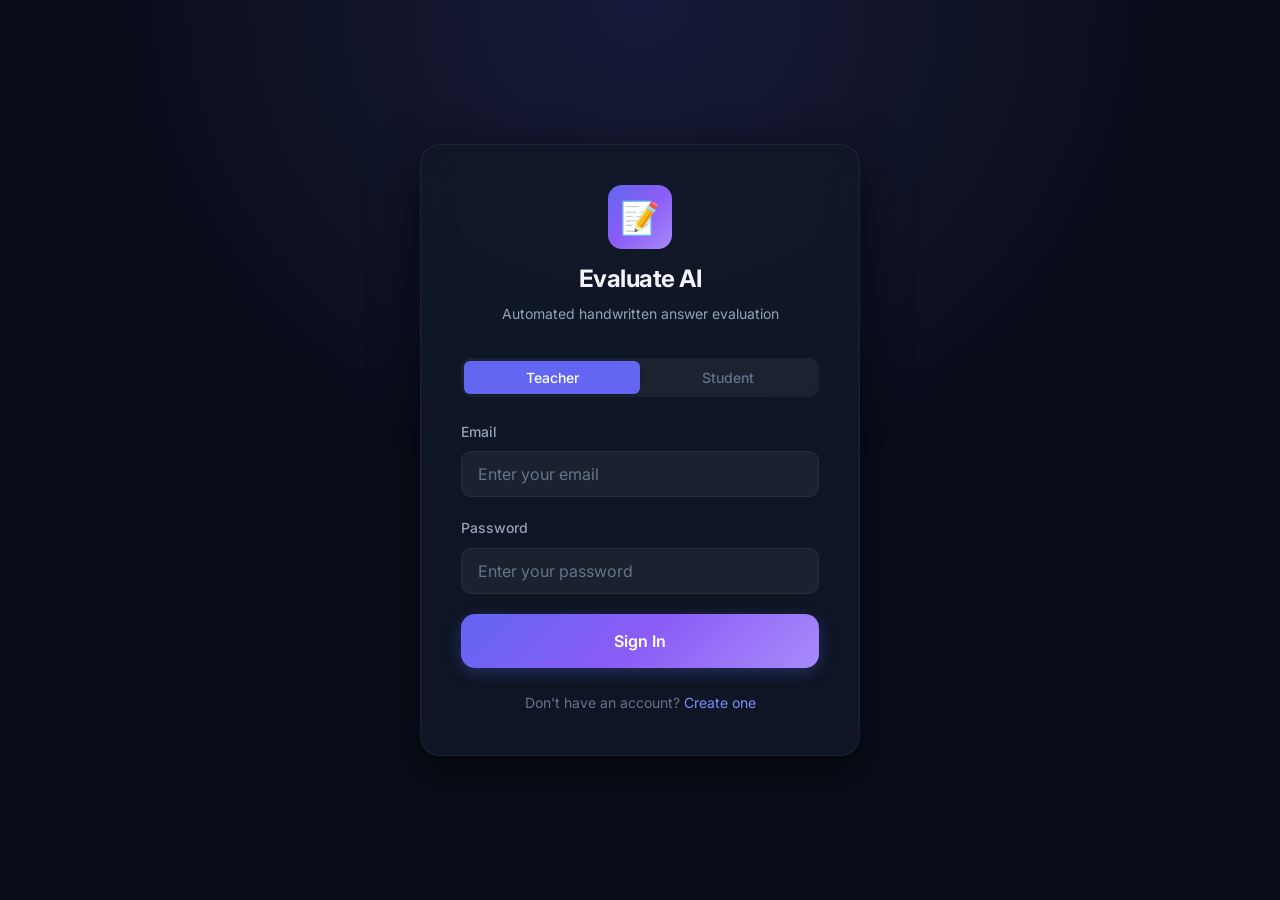
==== frontend/student.html @ 21077ee0 "Initial commit - project architecture and base structure" ====
<!DOCTYPE html>
<html lang="en">
<head>
    <meta charset="UTF-8">
    <meta name="viewport" content="width=device-width, initial-scale=1.0">
    <meta name="description" content="Student Dashboard — Evaluate AI: View your evaluation results and detailed feedback">
    <title>My Results — Evaluate AI</title>
    <link rel="stylesheet" href="css/variables.css">
    <link rel="stylesheet" href="css/base.css">
    <link rel="stylesheet" href="css/layout.css">
    <link rel="stylesheet" href="css/components.css">
    <link rel="stylesheet" href="css/pages.css">
</head>
<body>
    <!-- Toast Container -->
    <div id="toast-container" class="toast-container"></div>

    <div class="app-layout">
        <!-- Sidebar -->
        <aside class="sidebar" id="sidebar">
            <div class="sidebar-logo">
                <div class="logo-icon">📝</div>
                <span class="logo-text">Evaluate AI</span>
            </div>
            <nav class="sidebar-nav">
                <div class="nav-section">
                    <div class="nav-section-title">My Account</div>
                    <a href="#my-results" class="nav-item active" data-page="my-results" id="nav-my-results">
                        <span class="nav-icon">📋</span>
                        <span>My Results</span>
                    </a>
                </div>
            </nav>
            <div class="sidebar-footer">
                <div class="sidebar-user" id="sidebar-user">
                    <div class="user-avatar" id="user-avatar">S</div>
                    <div class="user-info">
                        <div class="user-name" id="user-name">Student</div>
                        <div class="user-role">Student</div>
                    </div>
                    <button class="btn btn-ghost btn-icon" id="logout-btn" title="Logout">🚪</button>
                </div>
            </div>
        </aside>

        <!-- Main Content -->
        <main class="main-content">
            <button class="btn btn-ghost btn-icon mobile-menu-btn" id="mobile-menu-btn">☰</button>

            <!-- ===== My Results Page ===== -->
            <div id="page-my-results" class="page-section">
                <div class="page-header">
                    <div>
                        <h1>My Results</h1>
                        <p>View your evaluation scores and detailed feedback</p>
                    </div>
                </div>

                <!-- Results List -->
                <div id="student-results-list">
                    <div class="empty-state" id="student-empty-state">
                        <div class="empty-icon">📋</div>
                        <h3>No results available</h3>
                        <p>Your evaluation results will appear here once your teacher has graded your answer sheets.</p>
                    </div>
                </div>

                <!-- Result Detail Section (shown when a result is clicked) -->
                <div id="result-detail" style="display: none;">
                    <button class="btn btn-ghost" id="back-to-list" style="margin-bottom: var(--space-4);">
                        ← Back to Results
                    </button>

                    <!-- Score Summary -->
                    <div class="card" style="margin-bottom: var(--space-6);">
                        <div class="flex justify-between items-center flex-wrap gap-4">
                            <div>
                                <h3 id="detail-subject" style="margin-bottom: var(--space-1);">Subject</h3>
                                <p id="detail-date" style="font-size: var(--font-size-sm);">Date</p>
                            </div>
                            <div class="flex items-center gap-6">
                                <div style="text-align: center;">
                                    <div class="score-circle">
                                        <div class="score-value" id="detail-percentage">0%</div>
                                        <div class="score-label">Score</div>
                                    </div>
                                </div>
                                <div class="grade-badge" id="detail-grade-badge">
                                    <span id="detail-grade">-</span>
                                </div>
                            </div>
                        </div>
                        <div class="result-summary" style="margin-top: var(--space-6);">
                            <div class="stat-card">
                                <div class="stat-value" id="detail-total-marks">0</div>
                                <div class="stat-label">Marks Obtained</div>
                            </div>
                            <div class="stat-card">
                                <div class="stat-value" id="detail-max-marks">0</div>
                                <div class="stat-label">Total Marks</div>
                            </div>
                            <div class="stat-card">
                                <div class="stat-value" id="detail-questions-count">0</div>
                                <div class="stat-label">Questions Evaluated</div>
                            </div>
                        </div>
                    </div>

                    <!-- Per-Question Feedback -->
                    <div class="section">
                        <h3 class="section-title">📝 Question-wise Feedback</h3>
                        <div id="questions-feedback">
                            <!-- Dynamically populated -->
                        </div>
                    </div>
                </div>
            </div>
        </main>
    </div>

    <script src="js/utils.js"></script>
    <script src="js/api.js"></script>
    <script src="js/app.js"></script>
    <script src="js/results.js"></script>
</body>
</html>
---- frontend/css/variables.css ----
/* ============================================================
   Design System Tokens — Variables
   Premium dark theme with vibrant gradients
   ============================================================ */

@import url('https://fonts.googleapis.com/css2?family=Inter:wght@300;400;500;600;700;800&display=swap');

:root {
    /* ---- Colors: Dark Theme ---- */
    --bg-primary: #0a0e1a;
    --bg-secondary: #111827;
    --bg-tertiary: #1a2035;
    --bg-card: rgba(17, 24, 39, 0.8);
    --bg-card-hover: rgba(26, 32, 53, 0.9);
    --bg-glass: rgba(255, 255, 255, 0.03);
    --bg-input: rgba(255, 255, 255, 0.05);
    --bg-input-focus: rgba(255, 255, 255, 0.08);

    /* ---- Accent Colors ---- */
    --accent-primary: #6366f1;       /* Indigo */
    --accent-primary-light: #818cf8;
    --accent-primary-dark: #4f46e5;
    --accent-secondary: #8b5cf6;     /* Violet */
    --accent-success: #10b981;       /* Emerald */
    --accent-warning: #f59e0b;       /* Amber */
    --accent-danger: #ef4444;        /* Red */
    --accent-info: #06b6d4;          /* Cyan */

    /* ---- Gradients ---- */
    --gradient-primary: linear-gradient(135deg, #6366f1 0%, #8b5cf6 50%, #a78bfa 100%);
    --gradient-success: linear-gradient(135deg, #10b981 0%, #34d399 100%);
    --gradient-danger: linear-gradient(135deg, #ef4444 0%, #f87171 100%);
    --gradient-card: linear-gradient(145deg, rgba(99, 102, 241, 0.05) 0%, rgba(139, 92, 246, 0.05) 100%);
    --gradient-hero: linear-gradient(135deg, #0a0e1a 0%, #1a1040 50%, #0a0e1a 100%);
    --gradient-glow: radial-gradient(ellipse at 50% 0%, rgba(99, 102, 241, 0.15) 0%, transparent 60%);

    /* ---- Text Colors ---- */
    --text-primary: #f1f5f9;
    --text-secondary: #94a3b8;
    --text-tertiary: #64748b;
    --text-inverse: #0a0e1a;
    --text-accent: #818cf8;

    /* ---- Border Colors ---- */
    --border-primary: rgba(255, 255, 255, 0.06);
    --border-secondary: rgba(255, 255, 255, 0.1);
    --border-accent: rgba(99, 102, 241, 0.3);
    --border-focus: rgba(99, 102, 241, 0.5);

    /* ---- Shadows ---- */
    --shadow-sm: 0 1px 2px rgba(0, 0, 0, 0.3);
    --shadow-md: 0 4px 12px rgba(0, 0, 0, 0.4);
    --shadow-lg: 0 8px 32px rgba(0, 0, 0, 0.5);
    --shadow-xl: 0 16px 48px rgba(0, 0, 0, 0.6);
    --shadow-glow: 0 0 30px rgba(99, 102, 241, 0.15);
    --shadow-card: 0 4px 20px rgba(0, 0, 0, 0.3), 0 0 0 1px rgba(255, 255, 255, 0.05);

    /* ---- Typography ---- */
    --font-family: 'Inter', -apple-system, BlinkMacSystemFont, 'Segoe UI', sans-serif;
    --font-size-xs: 0.75rem;
    --font-size-sm: 0.875rem;
    --font-size-base: 1rem;
    --font-size-lg: 1.125rem;
    --font-size-xl: 1.25rem;
    --font-size-2xl: 1.5rem;
    --font-size-3xl: 1.875rem;
    --font-size-4xl: 2.25rem;
    --font-size-5xl: 3rem;

    /* ---- Spacing ---- */
    --space-1: 0.25rem;
    --space-2: 0.5rem;
    --space-3: 0.75rem;
    --space-4: 1rem;
    --space-5: 1.25rem;
    --space-6: 1.5rem;
    --space-8: 2rem;
    --space-10: 2.5rem;
    --space-12: 3rem;
    --space-16: 4rem;
    --space-20: 5rem;

    /* ---- Border Radius ---- */
    --radius-sm: 6px;
    --radius-md: 10px;
    --radius-lg: 14px;
    --radius-xl: 20px;
    --radius-full: 9999px;

    /* ---- Transitions ---- */
    --transition-fast: 150ms cubic-bezier(0.4, 0, 0.2, 1);
    --transition-base: 250ms cubic-bezier(0.4, 0, 0.2, 1);
    --transition-slow: 400ms cubic-bezier(0.4, 0, 0.2, 1);
    --transition-spring: 500ms cubic-bezier(0.34, 1.56, 0.64, 1);

    /* ---- Z-Index ---- */
    --z-dropdown: 100;
    --z-modal: 200;
    --z-toast: 300;
    --z-tooltip: 400;

    /* ---- Sidebar ---- */
    --sidebar-width: 260px;
    --sidebar-collapsed: 72px;
}
---- frontend/css/base.css ----
/* ============================================================
   Base Styles — Reset + Typography + Global
   ============================================================ */

/* ---- CSS Reset ---- */
*, *::before, *::after {
    margin: 0;
    padding: 0;
    box-sizing: border-box;
}

html {
    font-size: 16px;
    scroll-behavior: smooth;
    -webkit-font-smoothing: antialiased;
    -moz-osx-font-smoothing: grayscale;
}

body {
    font-family: var(--font-family);
    font-size: var(--font-size-base);
    color: var(--text-primary);
    background-color: var(--bg-primary);
    line-height: 1.6;
    min-height: 100vh;
    overflow-x: hidden;
}

/* ---- Background glow effect ---- */
body::before {
    content: '';
    position: fixed;
    top: 0;
    left: 0;
    right: 0;
    height: 600px;
    background: var(--gradient-glow);
    pointer-events: none;
    z-index: 0;
}

/* ---- Typography ---- */
h1, h2, h3, h4, h5, h6 {
    font-weight: 700;
    line-height: 1.2;
    color: var(--text-primary);
    letter-spacing: -0.02em;
}

h1 { font-size: var(--font-size-4xl); }
h2 { font-size: var(--font-size-3xl); }
h3 { font-size: var(--font-size-2xl); }
h4 { font-size: var(--font-size-xl); }
h5 { font-size: var(--font-size-lg); }

p {
    color: var(--text-secondary);
    line-height: 1.7;
}

a {
    color: var(--accent-primary-light);
    text-decoration: none;
    transition: color var(--transition-fast);
}

a:hover {
    color: var(--accent-primary);
}

/* ---- Scrollbar ---- */
::-webkit-scrollbar {
    width: 6px;
    height: 6px;
}

::-webkit-scrollbar-track {
    background: var(--bg-primary);
}

::-webkit-scrollbar-thumb {
    background: var(--bg-tertiary);
    border-radius: var(--radius-full);
}

::-webkit-scrollbar-thumb:hover {
    background: var(--accent-primary);
}

/* ---- Selection ---- */
::selection {
    background: rgba(99, 102, 241, 0.3);
    color: var(--text-primary);
}

/* ---- Focus Outline ---- */
:focus-visible {
    outline: 2px solid var(--accent-primary);
    outline-offset: 2px;
}

/* ---- Image defaults ---- */
img {
    max-width: 100%;
    height: auto;
    display: block;
}

/* ---- Lists ---- */
ul, ol {
    list-style: none;
}

/* ---- Tables ---- */
table {
    width: 100%;
    border-collapse: collapse;
}
---- frontend/css/layout.css ----
/* ============================================================
   Layout — Grid, Containers, Responsive
   ============================================================ */

/* ---- App Layout (sidebar + main) ---- */
.app-layout {
    display: flex;
    min-height: 100vh;
}

.main-content {
    flex: 1;
    margin-left: var(--sidebar-width);
    padding: var(--space-8);
    position: relative;
    z-index: 1;
    transition: margin-left var(--transition-base);
}

/* ---- Containers ---- */
.container {
    width: 100%;
    max-width: 1200px;
    margin: 0 auto;
    padding: 0 var(--space-4);
}

.container-sm { max-width: 640px; }
.container-md { max-width: 768px; }
.container-lg { max-width: 1024px; }
.container-xl { max-width: 1280px; }

/* ---- Auth Layout (centered) ---- */
.auth-layout {
    display: flex;
    align-items: center;
    justify-content: center;
    min-height: 100vh;
    padding: var(--space-4);
    position: relative;
    z-index: 1;
}

.auth-card {
    width: 100%;
    max-width: 440px;
    background: var(--bg-card);
    border: 1px solid var(--border-primary);
    border-radius: var(--radius-xl);
    padding: var(--space-10);
    box-shadow: var(--shadow-xl);
    backdrop-filter: blur(20px);
}

/* ---- Grid System ---- */
.grid {
    display: grid;
    gap: var(--space-6);
}

.grid-2 { grid-template-columns: repeat(2, 1fr); }
.grid-3 { grid-template-columns: repeat(3, 1fr); }
.grid-4 { grid-template-columns: repeat(4, 1fr); }

/* ---- Flex Utilities ---- */
.flex { display: flex; }
.flex-col { flex-direction: column; }
.flex-wrap { flex-wrap: wrap; }
.items-center { align-items: center; }
.items-start { align-items: flex-start; }
.justify-center { justify-content: center; }
.justify-between { justify-content: space-between; }
.justify-end { justify-content: flex-end; }
.gap-1 { gap: var(--space-1); }
.gap-2 { gap: var(--space-2); }
.gap-3 { gap: var(--space-3); }
.gap-4 { gap: var(--space-4); }
.gap-6 { gap: var(--space-6); }
.gap-8 { gap: var(--space-8); }

/* ---- Page Header ---- */
.page-header {
    display: flex;
    align-items: center;
    justify-content: space-between;
    margin-bottom: var(--space-8);
    flex-wrap: wrap;
    gap: var(--space-4);
}

.page-header h1 {
    font-size: var(--font-size-3xl);
    background: var(--gradient-primary);
    -webkit-background-clip: text;
    -webkit-text-fill-color: transparent;
    background-clip: text;
}

.page-header p {
    margin-top: var(--space-1);
}

/* ---- Section ---- */
.section {
    margin-bottom: var(--space-10);
}

.section-title {
    font-size: var(--font-size-xl);
    margin-bottom: var(--space-6);
    display: flex;
    align-items: center;
    gap: var(--space-3);
}

/* ---- Responsive ---- */
@media (max-width: 1024px) {
    .main-content {
        margin-left: var(--sidebar-collapsed);
    }
    .grid-4 { grid-template-columns: repeat(2, 1fr); }
}

@media (max-width: 768px) {
    .main-content {
        margin-left: 0;
        padding: var(--space-4);
        padding-top: calc(var(--space-16) + var(--space-4));
    }
    .grid-2, .grid-3, .grid-4 {
        grid-template-columns: 1fr;
    }
    .page-header h1 {
        font-size: var(--font-size-2xl);
    }
}
---- frontend/css/components.css ----
/* ============================================================
   Components — Reusable UI Elements
   ============================================================ */

/* ---- Buttons ---- */
.btn {
    display: inline-flex;
    align-items: center;
    justify-content: center;
    gap: var(--space-2);
    padding: var(--space-3) var(--space-6);
    font-family: var(--font-family);
    font-size: var(--font-size-sm);
    font-weight: 600;
    border: none;
    border-radius: var(--radius-md);
    cursor: pointer;
    transition: all var(--transition-base);
    text-decoration: none;
    line-height: 1.4;
    position: relative;
    overflow: hidden;
}

.btn::before {
    content: '';
    position: absolute;
    inset: 0;
    background: linear-gradient(rgba(255,255,255,0.1), transparent);
    opacity: 0;
    transition: opacity var(--transition-fast);
}

.btn:hover::before { opacity: 1; }

.btn-primary {
    background: var(--gradient-primary);
    color: white;
    box-shadow: 0 4px 15px rgba(99, 102, 241, 0.3);
}

.btn-primary:hover {
    transform: translateY(-1px);
    box-shadow: 0 6px 25px rgba(99, 102, 241, 0.4);
}

.btn-secondary {
    background: var(--bg-input);
    color: var(--text-primary);
    border: 1px solid var(--border-secondary);
}

.btn-secondary:hover {
    background: var(--bg-input-focus);
    border-color: var(--border-accent);
}

.btn-success {
    background: var(--gradient-success);
    color: white;
}

.btn-danger {
    background: var(--gradient-danger);
    color: white;
}

.btn-ghost {
    background: transparent;
    color: var(--text-secondary);
}

.btn-ghost:hover {
    color: var(--text-primary);
    background: var(--bg-input);
}

.btn-lg {
    padding: var(--space-4) var(--space-8);
    font-size: var(--font-size-base);
    border-radius: var(--radius-lg);
}

.btn-sm {
    padding: var(--space-2) var(--space-4);
    font-size: var(--font-size-xs);
}

.btn-icon {
    width: 40px;
    height: 40px;
    padding: 0;
    border-radius: var(--radius-md);
}

.btn:disabled {
    opacity: 0.5;
    cursor: not-allowed;
    transform: none !important;
}

/* ---- Cards ---- */
.card {
    background: var(--bg-card);
    border: 1px solid var(--border-primary);
    border-radius: var(--radius-lg);
    padding: var(--space-6);
    box-shadow: var(--shadow-card);
    backdrop-filter: blur(10px);
    transition: all var(--transition-base);
}

.card:hover {
    border-color: var(--border-accent);
    box-shadow: var(--shadow-card), var(--shadow-glow);
}

.card-header {
    display: flex;
    align-items: center;
    justify-content: space-between;
    margin-bottom: var(--space-4);
    padding-bottom: var(--space-4);
    border-bottom: 1px solid var(--border-primary);
}

.card-title {
    font-size: var(--font-size-lg);
    font-weight: 600;
}

.card-body {
    flex: 1;
}

.card-footer {
    margin-top: var(--space-4);
    padding-top: var(--space-4);
    border-top: 1px solid var(--border-primary);
}

/* ---- Stats Card ---- */
.stat-card {
    background: var(--bg-card);
    border: 1px solid var(--border-primary);
    border-radius: var(--radius-lg);
    padding: var(--space-6);
    position: relative;
    overflow: hidden;
}

.stat-card::before {
    content: '';
    position: absolute;
    top: 0;
    left: 0;
    right: 0;
    height: 3px;
    background: var(--gradient-primary);
}

.stat-card .stat-icon {
    width: 48px;
    height: 48px;
    display: flex;
    align-items: center;
    justify-content: center;
    border-radius: var(--radius-md);
    background: var(--bg-glass);
    font-size: 1.5rem;
    margin-bottom: var(--space-4);
}

.stat-card .stat-value {
    font-size: var(--font-size-3xl);
    font-weight: 800;
    color: var(--text-primary);
    letter-spacing: -0.03em;
}

.stat-card .stat-label {
    font-size: var(--font-size-sm);
    color: var(--text-tertiary);
    margin-top: var(--space-1);
}

/* ---- Inputs ---- */
.form-group {
    display: flex;
    flex-direction: column;
    gap: var(--space-2);
    margin-bottom: var(--space-5);
}

.form-label {
    font-size: var(--font-size-sm);
    font-weight: 500;
    color: var(--text-secondary);
}

.form-input {
    width: 100%;
    padding: var(--space-3) var(--space-4);
    background: var(--bg-input);
    border: 1px solid var(--border-primary);
    border-radius: var(--radius-md);
    color: var(--text-primary);
    font-family: var(--font-family);
    font-size: var(--font-size-base);
    transition: all var(--transition-fast);
    outline: none;
}

.form-input::placeholder {
    color: var(--text-tertiary);
}

.form-input:focus {
    background: var(--bg-input-focus);
    border-color: var(--border-focus);
    box-shadow: 0 0 0 3px rgba(99, 102, 241, 0.1);
}

.form-select {
    appearance: none;
    background-image: url("data:image/svg+xml,%3Csvg xmlns='http://www.w3.org/2000/svg' width='12' height='12' fill='%2394a3b8' viewBox='0 0 16 16'%3E%3Cpath d='M8 11L3 6h10l-5 5z'/%3E%3C/svg%3E");
    background-repeat: no-repeat;
    background-position: right 12px center;
    padding-right: var(--space-10);
}

/* ---- Badges ---- */
.badge {
    display: inline-flex;
    align-items: center;
    padding: var(--space-1) var(--space-3);
    font-size: var(--font-size-xs);
    font-weight: 600;
    border-radius: var(--radius-full);
    letter-spacing: 0.02em;
}

.badge-success {
    background: rgba(16, 185, 129, 0.15);
    color: var(--accent-success);
}

.badge-warning {
    background: rgba(245, 158, 11, 0.15);
    color: var(--accent-warning);
}

.badge-danger {
    background: rgba(239, 68, 68, 0.15);
    color: var(--accent-danger);
}

.badge-info {
    background: rgba(6, 182, 212, 0.15);
    color: var(--accent-info);
}

.badge-primary {
    background: rgba(99, 102, 241, 0.15);
    color: var(--accent-primary-light);
}

/* ---- Grade Badges ---- */
.grade-badge {
    display: inline-flex;
    align-items: center;
    justify-content: center;
    width: 48px;
    height: 48px;
    border-radius: var(--radius-md);
    font-size: var(--font-size-lg);
    font-weight: 800;
}

.grade-A { background: rgba(16, 185, 129, 0.15); color: var(--accent-success); }
.grade-B { background: rgba(6, 182, 212, 0.15); color: var(--accent-info); }
.grade-C { background: rgba(245, 158, 11, 0.15); color: var(--accent-warning); }
.grade-D { background: rgba(239, 68, 68, 0.15); color: var(--accent-danger); }
.grade-F { background: rgba(239, 68, 68, 0.25); color: var(--accent-danger); }

/* ---- Table ---- */
.data-table {
    width: 100%;
    border-collapse: separate;
    border-spacing: 0;
}

.data-table thead th {
    text-align: left;
    padding: var(--space-3) var(--space-4);
    font-size: var(--font-size-xs);
    font-weight: 600;
    color: var(--text-tertiary);
    text-transform: uppercase;
    letter-spacing: 0.05em;
    border-bottom: 1px solid var(--border-primary);
}

.data-table tbody td {
    padding: var(--space-4);
    font-size: var(--font-size-sm);
    border-bottom: 1px solid var(--border-primary);
    color: var(--text-secondary);
}

.data-table tbody tr {
    transition: background var(--transition-fast);
}

.data-table tbody tr:hover {
    background: var(--bg-glass);
}

/* ---- Toast Notification ---- */
.toast-container {
    position: fixed;
    top: var(--space-6);
    right: var(--space-6);
    z-index: var(--z-toast);
    display: flex;
    flex-direction: column;
    gap: var(--space-3);
}

.toast {
    display: flex;
    align-items: center;
    gap: var(--space-3);
    padding: var(--space-4) var(--space-6);
    background: var(--bg-secondary);
    border: 1px solid var(--border-secondary);
    border-radius: var(--radius-md);
    box-shadow: var(--shadow-lg);
    animation: slideInRight 0.3s var(--transition-spring) forwards;
    max-width: 380px;
}

.toast-success { border-left: 3px solid var(--accent-success); }
.toast-error { border-left: 3px solid var(--accent-danger); }
.toast-info { border-left: 3px solid var(--accent-info); }

@keyframes slideInRight {
    from { transform: translateX(100%); opacity: 0; }
    to { transform: translateX(0); opacity: 1; }
}

@keyframes slideOutRight {
    from { transform: translateX(0); opacity: 1; }
    to { transform: translateX(100%); opacity: 0; }
}

/* ---- Progress Bar ---- */
.progress-bar-container {
    width: 100%;
    height: 8px;
    background: var(--bg-input);
    border-radius: var(--radius-full);
    overflow: hidden;
}

.progress-bar-fill {
    height: 100%;
    background: var(--gradient-primary);
    border-radius: var(--radius-full);
    transition: width var(--transition-slow);
    position: relative;
}

.progress-bar-fill::after {
    content: '';
    position: absolute;
    inset: 0;
    background: linear-gradient(90deg, transparent, rgba(255,255,255,0.2), transparent);
    animation: shimmer 2s infinite;
}

@keyframes shimmer {
    0% { transform: translateX(-100%); }
    100% { transform: translateX(100%); }
}

/* ---- Empty State ---- */
.empty-state {
    display: flex;
    flex-direction: column;
    align-items: center;
    justify-content: center;
    padding: var(--space-16) var(--space-8);
    text-align: center;
}

.empty-state .empty-icon {
    font-size: 4rem;
    margin-bottom: var(--space-6);
    opacity: 0.3;
}

.empty-state h3 {
    color: var(--text-secondary);
    margin-bottom: var(--space-2);
}

.empty-state p {
    color: var(--text-tertiary);
    max-width: 360px;
}

/* ---- Loading Spinner ---- */
.spinner {
    width: 20px;
    height: 20px;
    border: 2px solid var(--border-secondary);
    border-top-color: var(--accent-primary);
    border-radius: 50%;
    animation: spin 0.6s linear infinite;
}

.spinner-lg {
    width: 40px;
    height: 40px;
    border-width: 3px;
}

@keyframes spin {
    to { transform: rotate(360deg); }
}

/* ---- Modal ---- */
.modal-backdrop {
    position: fixed;
    inset: 0;
    background: rgba(0, 0, 0, 0.6);
    backdrop-filter: blur(4px);
    z-index: var(--z-modal);
    display: flex;
    align-items: center;
    justify-content: center;
    padding: var(--space-4);
    opacity: 0;
    visibility: hidden;
    transition: all var(--transition-base);
}

.modal-backdrop.active {
    opacity: 1;
    visibility: visible;
}

.modal {
    background: var(--bg-secondary);
    border: 1px solid var(--border-secondary);
    border-radius: var(--radius-xl);
    padding: var(--space-8);
    max-width: 520px;
    width: 100%;
    box-shadow: var(--shadow-xl);
    transform: scale(0.95);
    transition: transform var(--transition-base);
}

.modal-backdrop.active .modal {
    transform: scale(1);
}

/* ---- Skeleton Loading ---- */
.skeleton {
    background: linear-gradient(90deg, var(--bg-tertiary), var(--bg-secondary), var(--bg-tertiary));
    background-size: 200% 100%;
    animation: skeleton-shimmer 1.5s ease-in-out infinite;
    border-radius: var(--radius-sm);
}

@keyframes skeleton-shimmer {
    0% { background-position: 200% 0; }
    100% { background-position: -200% 0; }
}
---- frontend/css/pages.css ----
/* ============================================================
   Page-Specific Styles
   ============================================================ */

/* ---- Sidebar ---- */
.sidebar {
    position: fixed;
    left: 0;
    top: 0;
    bottom: 0;
    width: var(--sidebar-width);
    background: var(--bg-secondary);
    border-right: 1px solid var(--border-primary);
    display: flex;
    flex-direction: column;
    z-index: 50;
    transition: width var(--transition-base);
}

.sidebar-logo {
    padding: var(--space-6);
    display: flex;
    align-items: center;
    gap: var(--space-3);
    border-bottom: 1px solid var(--border-primary);
}

.sidebar-logo .logo-icon {
    width: 40px;
    height: 40px;
    display: flex;
    align-items: center;
    justify-content: center;
    background: var(--gradient-primary);
    border-radius: var(--radius-md);
    font-size: 1.2rem;
}

.sidebar-logo .logo-text {
    font-size: var(--font-size-lg);
    font-weight: 700;
    background: var(--gradient-primary);
    -webkit-background-clip: text;
    -webkit-text-fill-color: transparent;
    background-clip: text;
}

.sidebar-nav {
    flex: 1;
    padding: var(--space-4);
    overflow-y: auto;
}

.nav-section {
    margin-bottom: var(--space-6);
}

.nav-section-title {
    font-size: var(--font-size-xs);
    font-weight: 600;
    color: var(--text-tertiary);
    text-transform: uppercase;
    letter-spacing: 0.08em;
    padding: var(--space-2) var(--space-3);
    margin-bottom: var(--space-2);
}

.nav-item {
    display: flex;
    align-items: center;
    gap: var(--space-3);
    padding: var(--space-3) var(--space-4);
    font-size: var(--font-size-sm);
    color: var(--text-secondary);
    border-radius: var(--radius-md);
    transition: all var(--transition-fast);
    cursor: pointer;
    text-decoration: none;
}

.nav-item:hover {
    color: var(--text-primary);
    background: var(--bg-glass);
}

.nav-item.active {
    color: var(--accent-primary-light);
    background: rgba(99, 102, 241, 0.1);
    border: 1px solid rgba(99, 102, 241, 0.15);
}

.nav-item .nav-icon {
    width: 20px;
    text-align: center;
    font-size: 1.1rem;
}

.sidebar-footer {
    padding: var(--space-4);
    border-top: 1px solid var(--border-primary);
}

.sidebar-user {
    display: flex;
    align-items: center;
    gap: var(--space-3);
    padding: var(--space-3);
    border-radius: var(--radius-md);
    cursor: pointer;
    transition: background var(--transition-fast);
}

.sidebar-user:hover {
    background: var(--bg-glass);
}

.sidebar-user .user-avatar {
    width: 36px;
    height: 36px;
    border-radius: var(--radius-full);
    background: var(--gradient-primary);
    display: flex;
    align-items: center;
    justify-content: center;
    font-weight: 700;
    font-size: var(--font-size-sm);
    color: white;
}

.sidebar-user .user-info {
    flex: 1;
    min-width: 0;
}

.sidebar-user .user-name {
    font-size: var(--font-size-sm);
    font-weight: 600;
    color: var(--text-primary);
    white-space: nowrap;
    overflow: hidden;
    text-overflow: ellipsis;
}

.sidebar-user .user-role {
    font-size: var(--font-size-xs);
    color: var(--text-tertiary);
    text-transform: capitalize;
}

/* ---- Auth Pages ---- */
.auth-header {
    text-align: center;
    margin-bottom: var(--space-8);
}

.auth-header .auth-logo {
    width: 64px;
    height: 64px;
    margin: 0 auto var(--space-4);
    display: flex;
    align-items: center;
    justify-content: center;
    background: var(--gradient-primary);
    border-radius: var(--radius-lg);
    font-size: 2rem;
}

.auth-header h1 {
    font-size: var(--font-size-2xl);
    margin-bottom: var(--space-2);
}

.auth-header p {
    font-size: var(--font-size-sm);
}

.auth-footer {
    text-align: center;
    margin-top: var(--space-6);
    font-size: var(--font-size-sm);
    color: var(--text-tertiary);
}

.auth-toggle {
    display: flex;
    background: var(--bg-input);
    border-radius: var(--radius-md);
    padding: 3px;
    margin-bottom: var(--space-6);
}

.auth-toggle button {
    flex: 1;
    padding: var(--space-2) var(--space-4);
    font-family: var(--font-family);
    font-size: var(--font-size-sm);
    font-weight: 500;
    border: none;
    border-radius: var(--radius-sm);
    cursor: pointer;
    transition: all var(--transition-fast);
    background: transparent;
    color: var(--text-tertiary);
}

.auth-toggle button.active {
    background: var(--accent-primary);
    color: white;
    box-shadow: var(--shadow-sm);
}

/* ---- Upload Page ---- */
.upload-zone {
    border: 2px dashed var(--border-secondary);
    border-radius: var(--radius-xl);
    padding: var(--space-16);
    text-align: center;
    cursor: pointer;
    transition: all var(--transition-base);
    background: var(--bg-glass);
    position: relative;
}

.upload-zone:hover,
.upload-zone.drag-over {
    border-color: var(--accent-primary);
    background: rgba(99, 102, 241, 0.05);
    box-shadow: var(--shadow-glow);
}

.upload-zone .upload-icon {
    font-size: 3rem;
    margin-bottom: var(--space-4);
    opacity: 0.5;
}

.upload-zone h3 {
    color: var(--text-secondary);
    margin-bottom: var(--space-2);
}

.upload-zone p {
    font-size: var(--font-size-sm);
    color: var(--text-tertiary);
}

.upload-zone input[type="file"] {
    position: absolute;
    inset: 0;
    opacity: 0;
    cursor: pointer;
}

/* ---- File Preview ---- */
.file-preview {
    display: flex;
    align-items: center;
    gap: var(--space-4);
    padding: var(--space-4);
    background: var(--bg-card);
    border-radius: var(--radius-md);
    border: 1px solid var(--border-primary);
    margin-top: var(--space-4);
}

.file-preview .file-icon {
    width: 48px;
    height: 48px;
    display: flex;
    align-items: center;
    justify-content: center;
    background: rgba(99, 102, 241, 0.1);
    border-radius: var(--radius-md);
    font-size: 1.5rem;
}

.file-preview .file-info {
    flex: 1;
}

.file-preview .file-name {
    font-weight: 500;
    font-size: var(--font-size-sm);
}

.file-preview .file-size {
    font-size: var(--font-size-xs);
    color: var(--text-tertiary);
}

/* ---- Results Page ---- */
.result-summary {
    display: grid;
    grid-template-columns: repeat(auto-fit, minmax(200px, 1fr));
    gap: var(--space-4);
    margin-bottom: var(--space-8);
}

.score-circle {
    width: 120px;
    height: 120px;
    border-radius: 50%;
    display: flex;
    align-items: center;
    justify-content: center;
    flex-direction: column;
    margin: 0 auto var(--space-4);
    position: relative;
}

.score-circle::before {
    content: '';
    position: absolute;
    inset: 0;
    border-radius: 50%;
    border: 4px solid var(--border-primary);
}

.score-circle .score-value {
    font-size: var(--font-size-3xl);
    font-weight: 800;
    color: var(--text-primary);
}

.score-circle .score-label {
    font-size: var(--font-size-xs);
    color: var(--text-tertiary);
}

/* ---- Feedback Panel ---- */
.feedback-card {
    background: var(--bg-card);
    border: 1px solid var(--border-primary);
    border-radius: var(--radius-lg);
    padding: var(--space-6);
    margin-bottom: var(--space-4);
    border-left: 3px solid var(--accent-primary);
}

.feedback-card .question-header {
    display: flex;
    align-items: center;
    justify-content: space-between;
    margin-bottom: var(--space-4);
}

.feedback-card .question-id {
    font-weight: 700;
    font-size: var(--font-size-lg);
    color: var(--accent-primary-light);
}

.feedback-card .question-score {
    font-weight: 700;
    font-size: var(--font-size-lg);
}

.feedback-card .answer-text {
    padding: var(--space-4);
    background: var(--bg-glass);
    border-radius: var(--radius-md);
    margin-bottom: var(--space-4);
    font-size: var(--font-size-sm);
    line-height: 1.7;
    color: var(--text-secondary);
}

.feedback-card .feedback-text {
    font-size: var(--font-size-sm);
    color: var(--text-secondary);
    line-height: 1.7;
    padding: var(--space-4);
    background: rgba(16, 185, 129, 0.05);
    border-radius: var(--radius-md);
    border-left: 2px solid var(--accent-success);
}

.contradiction-list {
    margin-top: var(--space-4);
    padding: var(--space-4);
    background: rgba(239, 68, 68, 0.05);
    border-radius: var(--radius-md);
    border-left: 2px solid var(--accent-danger);
}

.contradiction-list h5 {
    color: var(--accent-danger);
    font-size: var(--font-size-sm);
    margin-bottom: var(--space-2);
}

.contradiction-list li {
    font-size: var(--font-size-sm);
    color: var(--text-secondary);
    padding: var(--space-1) 0;
    list-style: disc inside;
}

/* ---- Mobile Menu ---- */
@media (max-width: 768px) {
    .sidebar {
        transform: translateX(-100%);
    }

    .sidebar.open {
        transform: translateX(0);
    }

    .mobile-menu-btn {
        display: flex;
        position: fixed;
        top: var(--space-4);
        left: var(--space-4);
        z-index: 60;
    }
}

@media (min-width: 769px) {
    .mobile-menu-btn {
        display: none;
    }
}
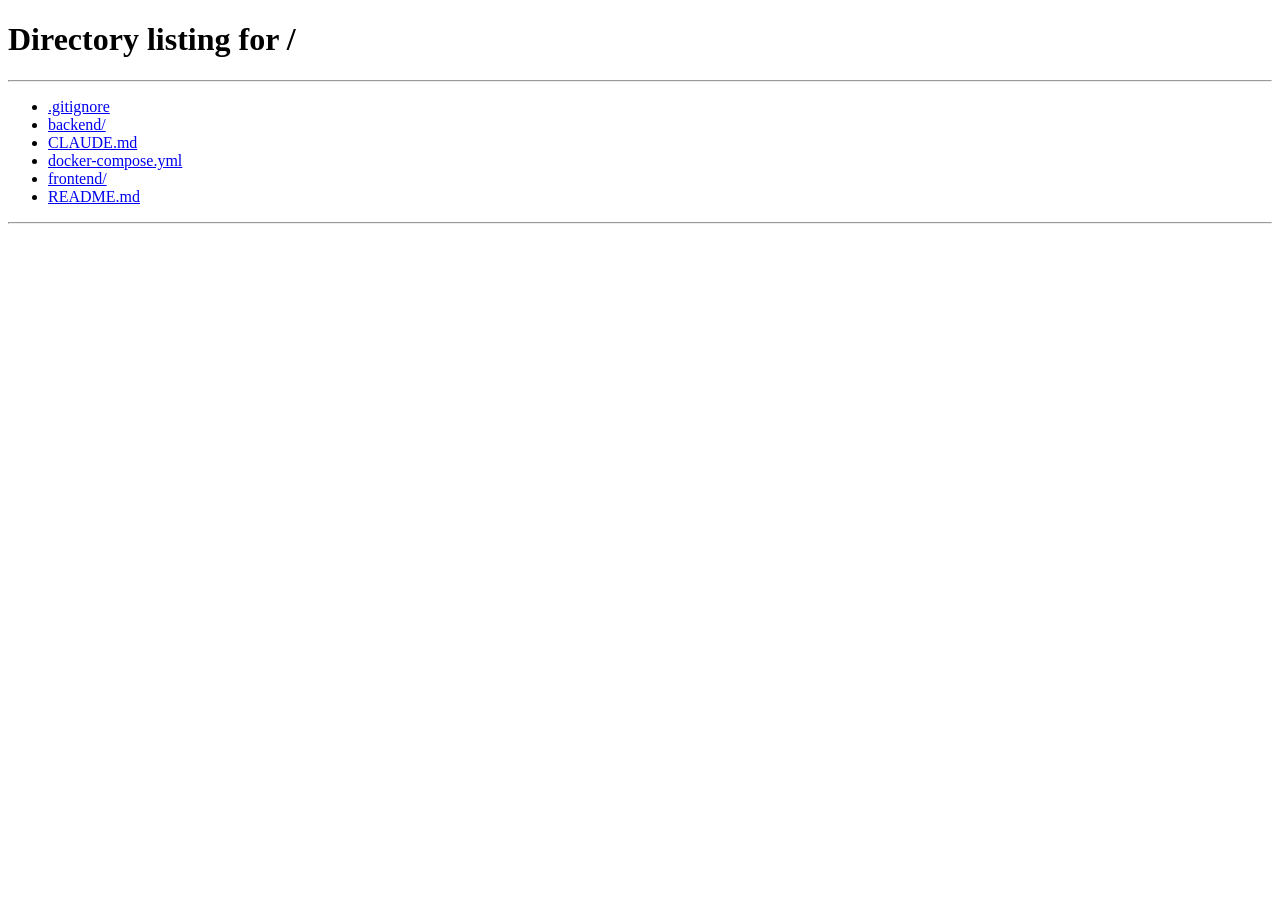
==== commit 813c29c0: "new ui" ====
--- a/frontend/student.html
+++ b/frontend/student.html
@@ -3,124 +3,82 @@
 <head>
     <meta charset="UTF-8">
     <meta name="viewport" content="width=device-width, initial-scale=1.0">
-    <meta name="description" content="Student Dashboard — Evaluate AI: View your evaluation results and detailed feedback">
-    <title>My Results — Evaluate AI</title>
-    <link rel="stylesheet" href="css/variables.css">
-    <link rel="stylesheet" href="css/base.css">
-    <link rel="stylesheet" href="css/layout.css">
-    <link rel="stylesheet" href="css/components.css">
-    <link rel="stylesheet" href="css/pages.css">
+    <title>Student Dashboard - Evaluate AI</title>
+    <link href="https://fonts.googleapis.com/css2?family=Inter:wght@300;400;500;600;700&family=Outfit:wght@500;700&display=swap" rel="stylesheet">
+    <link rel="stylesheet" href="css/style.css">
+    <style>
+        .welcome-banner {
+            background: linear-gradient(135deg, rgba(99,102,241,0.2), rgba(236,72,153,0.1));
+            border: 1px solid var(--primary);
+            border-radius: var(--radius-lg);
+            padding: 2.5rem;
+            margin-bottom: 2rem;
+            display: flex;
+            justify-content: space-between;
+            align-items: center;
+        }
+
+        .welcome-banner h2 { font-size: 2rem; font-family: 'Outfit'; margin-bottom: 0.5rem; }
+        .welcome-banner p { color: var(--text-muted); }
+
+        .score-pill {
+            background: var(--surface);
+            padding: 1rem 2rem;
+            border-radius: 999px;
+            font-size: 1.5rem;
+            font-weight: 700;
+            border: 1px solid var(--border);
+            box-shadow: 0 10px 15px -3px rgba(0,0,0,0.5);
+            font-family: 'Outfit';
+        }
+    </style>
 </head>
-<body>
-    <!-- Toast Container -->
-    <div id="toast-container" class="toast-container"></div>
+<body class="dashboard-page">
+    <nav class="navbar">
+        <h1 class="logo">Evaluate<span>AI</span></h1>
+        <div class="nav-user">
+            <div class="user-info">
+                <div class="user-name" id="display-name">Loading...</div>
+                <div class="user-role" id="display-role">Student</div>
+            </div>
+            <button class="logout-btn" onclick="logout()">Logout</button>
+        </div>
+    </nav>
 
-    <div class="app-layout">
-        <!-- Sidebar -->
-        <aside class="sidebar" id="sidebar">
-            <div class="sidebar-logo">
-                <div class="logo-icon">📝</div>
-                <span class="logo-text">Evaluate AI</span>
+    <main class="dashboard-container">
+        
+        <div class="welcome-banner">
+            <div>
+                <h2>Welcome back!</h2>
+                <p>Check out your latest AI-evaluated answer sheets below.</p>
             </div>
-            <nav class="sidebar-nav">
-                <div class="nav-section">
-                    <div class="nav-section-title">My Account</div>
-                    <a href="#my-results" class="nav-item active" data-page="my-results" id="nav-my-results">
-                        <span class="nav-icon">📋</span>
-                        <span>My Results</span>
-                    </a>
-                </div>
-            </nav>
-            <div class="sidebar-footer">
-                <div class="sidebar-user" id="sidebar-user">
-                    <div class="user-avatar" id="user-avatar">S</div>
-                    <div class="user-info">
-                        <div class="user-name" id="user-name">Student</div>
-                        <div class="user-role">Student</div>
-                    </div>
-                    <button class="btn btn-ghost btn-icon" id="logout-btn" title="Logout">🚪</button>
-                </div>
+        </div>
+
+        <div class="card">
+            <h2 class="card-title">My Evaluation Results</h2>
+            <div style="overflow-x: auto;">
+                <table class="data-table">
+                    <thead>
+                        <tr>
+                            <th>Date</th>
+                            <th>Subject</th>
+                            <th>Exam Name</th>
+                            <th>Score</th>
+                            <th>Grade</th>
+                            <th>Status</th>
+                            <th>Action</th>
+                        </tr>
+                    </thead>
+                    <tbody id="student-eval-table">
+                        <tr><td colspan="7" style="text-align:center">Loading results...</td></tr>
+                    </tbody>
+                </table>
             </div>
-        </aside>
+        </div>
 
-        <!-- Main Content -->
-        <main class="main-content">
-            <button class="btn btn-ghost btn-icon mobile-menu-btn" id="mobile-menu-btn">☰</button>
+    </main>
 
-            <!-- ===== My Results Page ===== -->
-            <div id="page-my-results" class="page-section">
-                <div class="page-header">
-                    <div>
-                        <h1>My Results</h1>
-                        <p>View your evaluation scores and detailed feedback</p>
-                    </div>
-                </div>
-
-                <!-- Results List -->
-                <div id="student-results-list">
-                    <div class="empty-state" id="student-empty-state">
-                        <div class="empty-icon">📋</div>
-                        <h3>No results available</h3>
-                        <p>Your evaluation results will appear here once your teacher has graded your answer sheets.</p>
-                    </div>
-                </div>
-
-                <!-- Result Detail Section (shown when a result is clicked) -->
-                <div id="result-detail" style="display: none;">
-                    <button class="btn btn-ghost" id="back-to-list" style="margin-bottom: var(--space-4);">
-                        ← Back to Results
-                    </button>
-
-                    <!-- Score Summary -->
-                    <div class="card" style="margin-bottom: var(--space-6);">
-                        <div class="flex justify-between items-center flex-wrap gap-4">
-                            <div>
-                                <h3 id="detail-subject" style="margin-bottom: var(--space-1);">Subject</h3>
-                                <p id="detail-date" style="font-size: var(--font-size-sm);">Date</p>
-                            </div>
-                            <div class="flex items-center gap-6">
-                                <div style="text-align: center;">
-                                    <div class="score-circle">
-                                        <div class="score-value" id="detail-percentage">0%</div>
-                                        <div class="score-label">Score</div>
-                                    </div>
-                                </div>
-                                <div class="grade-badge" id="detail-grade-badge">
-                                    <span id="detail-grade">-</span>
-                                </div>
-                            </div>
-                        </div>
-                        <div class="result-summary" style="margin-top: var(--space-6);">
-                            <div class="stat-card">
-                                <div class="stat-value" id="detail-total-marks">0</div>
-                                <div class="stat-label">Marks Obtained</div>
-                            </div>
-                            <div class="stat-card">
-                                <div class="stat-value" id="detail-max-marks">0</div>
-                                <div class="stat-label">Total Marks</div>
-                            </div>
-                            <div class="stat-card">
-                                <div class="stat-value" id="detail-questions-count">0</div>
-                                <div class="stat-label">Questions Evaluated</div>
-                            </div>
-                        </div>
-                    </div>
-
-                    <!-- Per-Question Feedback -->
-                    <div class="section">
-                        <h3 class="section-title">📝 Question-wise Feedback</h3>
-                        <div id="questions-feedback">
-                            <!-- Dynamically populated -->
-                        </div>
-                    </div>
-                </div>
-            </div>
-        </main>
-    </div>
-
-    <script src="js/utils.js"></script>
     <script src="js/api.js"></script>
-    <script src="js/app.js"></script>
-    <script src="js/results.js"></script>
+    <script src="js/student.js"></script>
 </body>
 </html>
--- a/frontend/css/style.css
+++ b/frontend/css/style.css
@@ -0,0 +1,389 @@
+:root {
+    /* Color Palette */
+    --primary: #6366f1;
+    --primary-hover: #4f46e5;
+    --secondary: #ec4899;
+    --background: #0f172a;
+    --surface: rgba(30, 41, 59, 0.7);
+    --surface-hover: rgba(30, 41, 59, 0.9);
+    --border: rgba(255, 255, 255, 0.1);
+    --text: #f8fafc;
+    --text-muted: #94a3b8;
+    --error: #ef4444;
+    --success: #10b981;
+    --warning: #f59e0b;
+
+    /* Metrics */
+    --radius-sm: 8px;
+    --radius-md: 12px;
+    --radius-lg: 20px;
+    --transition: 0.3s cubic-bezier(0.4, 0, 0.2, 1);
+}
+
+* {
+    box-sizing: border-box;
+    margin: 0;
+    padding: 0;
+}
+
+body {
+    font-family: 'Inter', sans-serif;
+    background-color: var(--background);
+    color: var(--text);
+    min-height: 100vh;
+    overflow-x: hidden;
+}
+
+h1, h2, h3, h4, h5, h6, .logo {
+    font-family: 'Outfit', sans-serif;
+}
+
+/* Glassmorphism Auth Panel */
+.auth-page {
+    display: flex;
+    justify-content: center;
+    align-items: center;
+    background: radial-gradient(circle at top right, #312e81, var(--background)), 
+                radial-gradient(circle at bottom left, #831843, var(--background));
+}
+
+.auth-glass-panel {
+    background: var(--surface);
+    backdrop-filter: blur(16px);
+    -webkit-backdrop-filter: blur(16px);
+    border: 1px solid var(--border);
+    border-radius: var(--radius-lg);
+    padding: 3rem;
+    width: 100%;
+    max-width: 440px;
+    box-shadow: 0 25px 50px -12px rgba(0, 0, 0, 0.5);
+    animation: slideUp 0.6s ease-out;
+}
+
+@keyframes slideUp {
+    from { opacity: 0; transform: translateY(30px); }
+    to { opacity: 1; transform: translateY(0); }
+}
+
+.auth-header {
+    text-align: center;
+    margin-bottom: 2rem;
+}
+
+.logo {
+    font-size: 2.5rem;
+    font-weight: 700;
+    margin-bottom: 0.5rem;
+}
+
+.logo span {
+    color: var(--primary);
+    background: linear-gradient(45deg, var(--primary), var(--secondary));
+    -webkit-background-clip: text;
+    -webkit-text-fill-color: transparent;
+}
+
+.auth-header p {
+    color: var(--text-muted);
+    font-size: 0.95rem;
+}
+
+/* Toggle */
+.auth-toggle {
+    display: flex;
+    background: rgba(0, 0, 0, 0.2);
+    border-radius: var(--radius-md);
+    padding: 0.25rem;
+    margin-bottom: 2rem;
+}
+
+.toggle-btn {
+    flex: 1;
+    padding: 0.75rem;
+    border: none;
+    background: transparent;
+    color: var(--text-muted);
+    font-family: 'Inter', sans-serif;
+    font-weight: 500;
+    cursor: pointer;
+    border-radius: var(--radius-sm);
+    transition: var(--transition);
+}
+
+.toggle-btn.active {
+    background: var(--primary);
+    color: white;
+    box-shadow: 0 4px 6px -1px rgba(0, 0, 0, 0.1);
+}
+
+/* Forms */
+.input-group {
+    margin-bottom: 1.5rem;
+}
+
+.input-group label {
+    display: block;
+    margin-bottom: 0.5rem;
+    font-size: 0.85rem;
+    font-weight: 500;
+    color: var(--text-muted);
+}
+
+.input-group input[type="text"],
+.input-group input[type="email"],
+.input-group input[type="password"] {
+    width: 100%;
+    padding: 0.85rem 1rem;
+    background: rgba(0, 0, 0, 0.2);
+    border: 1px solid var(--border);
+    border-radius: var(--radius-md);
+    color: white;
+    font-size: 1rem;
+    transition: var(--transition);
+}
+
+.input-group input:focus {
+    outline: none;
+    border-color: var(--primary);
+    box-shadow: 0 0 0 3px rgba(99, 102, 241, 0.2);
+}
+
+.role-selector {
+    display: flex;
+    gap: 1rem;
+}
+
+.role-option {
+    flex: 1;
+    cursor: pointer;
+}
+
+.role-option input {
+    display: none;
+}
+
+.role-badge {
+    display: block;
+    text-align: center;
+    padding: 0.75rem;
+    background: rgba(0, 0, 0, 0.2);
+    border: 1px solid var(--border);
+    border-radius: var(--radius-md);
+    color: var(--text-muted);
+    transition: var(--transition);
+}
+
+.role-option input:checked + .role-badge {
+    background: rgba(99, 102, 241, 0.1);
+    border-color: var(--primary);
+    color: var(--primary);
+}
+
+.error-msg {
+    color: var(--error);
+    font-size: 0.85rem;
+    text-align: center;
+    margin-bottom: 1rem;
+    min-height: 1.2rem;
+}
+
+.submit-btn {
+    width: 100%;
+    padding: 1rem;
+    background: linear-gradient(135deg, var(--primary), var(--secondary));
+    color: white;
+    border: none;
+    border-radius: var(--radius-md);
+    font-family: 'Outfit', sans-serif;
+    font-size: 1.1rem;
+    font-weight: 600;
+    cursor: pointer;
+    transition: var(--transition);
+}
+
+.submit-btn:hover {
+    transform: translateY(-2px);
+    box-shadow: 0 10px 15px -3px rgba(236, 72, 153, 0.3);
+}
+
+.submit-btn:disabled {
+    opacity: 0.7;
+    cursor: not-allowed;
+    transform: none;
+}
+
+/* Dashboard Base Styles */
+.dashboard-page {
+    background: var(--background);
+}
+
+.navbar {
+    display: flex;
+    justify-content: space-between;
+    align-items: center;
+    padding: 1rem 2rem;
+    background: rgba(15, 23, 42, 0.8);
+    backdrop-filter: blur(12px);
+    border-bottom: 1px solid var(--border);
+    position: sticky;
+    top: 0;
+    z-index: 100;
+}
+
+.nav-user {
+    display: flex;
+    align-items: center;
+    gap: 1.5rem;
+}
+
+.user-info {
+    text-align: right;
+}
+
+.user-name {
+    font-weight: 600;
+}
+
+.user-role {
+    font-size: 0.8rem;
+    color: var(--text-muted);
+    text-transform: capitalize;
+}
+
+.logout-btn {
+    background: transparent;
+    border: 1px solid var(--border);
+    color: var(--text);
+    padding: 0.5rem 1rem;
+    border-radius: var(--radius-sm);
+    cursor: pointer;
+    transition: var(--transition);
+}
+
+.logout-btn:hover {
+    background: rgba(239, 68, 68, 0.1);
+    color: var(--error);
+    border-color: var(--error);
+}
+
+main.dashboard-container {
+    padding: 2rem;
+    max-width: 1200px;
+    margin: 0 auto;
+}
+
+/* Grid Layouts */
+.grid-2 {
+    display: grid;
+    grid-template-columns: 1fr 1fr;
+    gap: 2rem;
+}
+
+.card {
+    background: var(--surface);
+    border: 1px solid var(--border);
+    border-radius: var(--radius-lg);
+    padding: 1.5rem;
+}
+
+.card-title {
+    font-family: 'Outfit';
+    font-size: 1.25rem;
+    margin-bottom: 1.5rem;
+    border-bottom: 1px solid var(--border);
+    padding-bottom: 0.75rem;
+}
+
+/* Tables */
+.data-table {
+    width: 100%;
+    border-collapse: collapse;
+}
+
+.data-table th, .data-table td {
+    padding: 1rem;
+    text-align: left;
+    border-bottom: 1px solid var(--border);
+}
+
+.data-table th {
+    color: var(--text-muted);
+    font-weight: 500;
+    font-size: 0.9rem;
+}
+
+.data-table tbody tr {
+    transition: var(--transition);
+}
+
+.data-table tbody tr:hover {
+    background: rgba(255, 255, 255, 0.02);
+}
+
+.status-badge {
+    padding: 0.25rem 0.75rem;
+    border-radius: 9999px;
+    font-size: 0.8rem;
+    font-weight: 600;
+    text-transform: uppercase;
+}
+
+.status-uploaded { background: rgba(59, 130, 246, 0.2); color: #60a5fa; }
+.status-processed { background: rgba(245, 158, 11, 0.2); color: #fbbf24; }
+.status-completed { background: rgba(16, 185, 129, 0.2); color: #34d399; }
+.status-failed { background: rgba(239, 68, 68, 0.2); color: #f87171; }
+.status-evaluating { background: rgba(168, 85, 247, 0.2); color: #c084fc; }
+
+.action-btn {
+    background: var(--primary);
+    color: white;
+    border: none;
+    padding: 0.5rem 1rem;
+    border-radius: var(--radius-sm);
+    cursor: pointer;
+    font-size: 0.85rem;
+    transition: var(--transition);
+}
+
+.action-btn:hover { background: var(--primary-hover); }
+.action-btn-outline {
+    background: transparent;
+    border: 1px solid var(--primary);
+    color: var(--primary);
+}
+.action-btn-outline:hover { background: rgba(99, 102, 241, 0.1); }
+
+/* File Uploader */
+.file-drop-area {
+    border: 2px dashed var(--border);
+    border-radius: var(--radius-md);
+    padding: 2rem;
+    text-align: center;
+    cursor: pointer;
+    transition: var(--transition);
+    background: rgba(0,0,0,0.2);
+}
+
+.file-drop-area:hover, .file-drop-area.dragover {
+    border-color: var(--primary);
+    background: rgba(99, 102, 241, 0.05);
+}
+
+.file-icon {
+    font-size: 2.5rem;
+    margin-bottom: 1rem;
+    display: block;
+}
+
+.file-input {
+    display: none;
+}
+
+.optional-tag {
+    font-size: 0.75rem;
+    background: rgba(255,255,255,0.1);
+    padding: 0.2rem 0.5rem;
+    border-radius: 4px;
+    vertical-align: middle;
+    margin-left: 0.5rem;
+}
